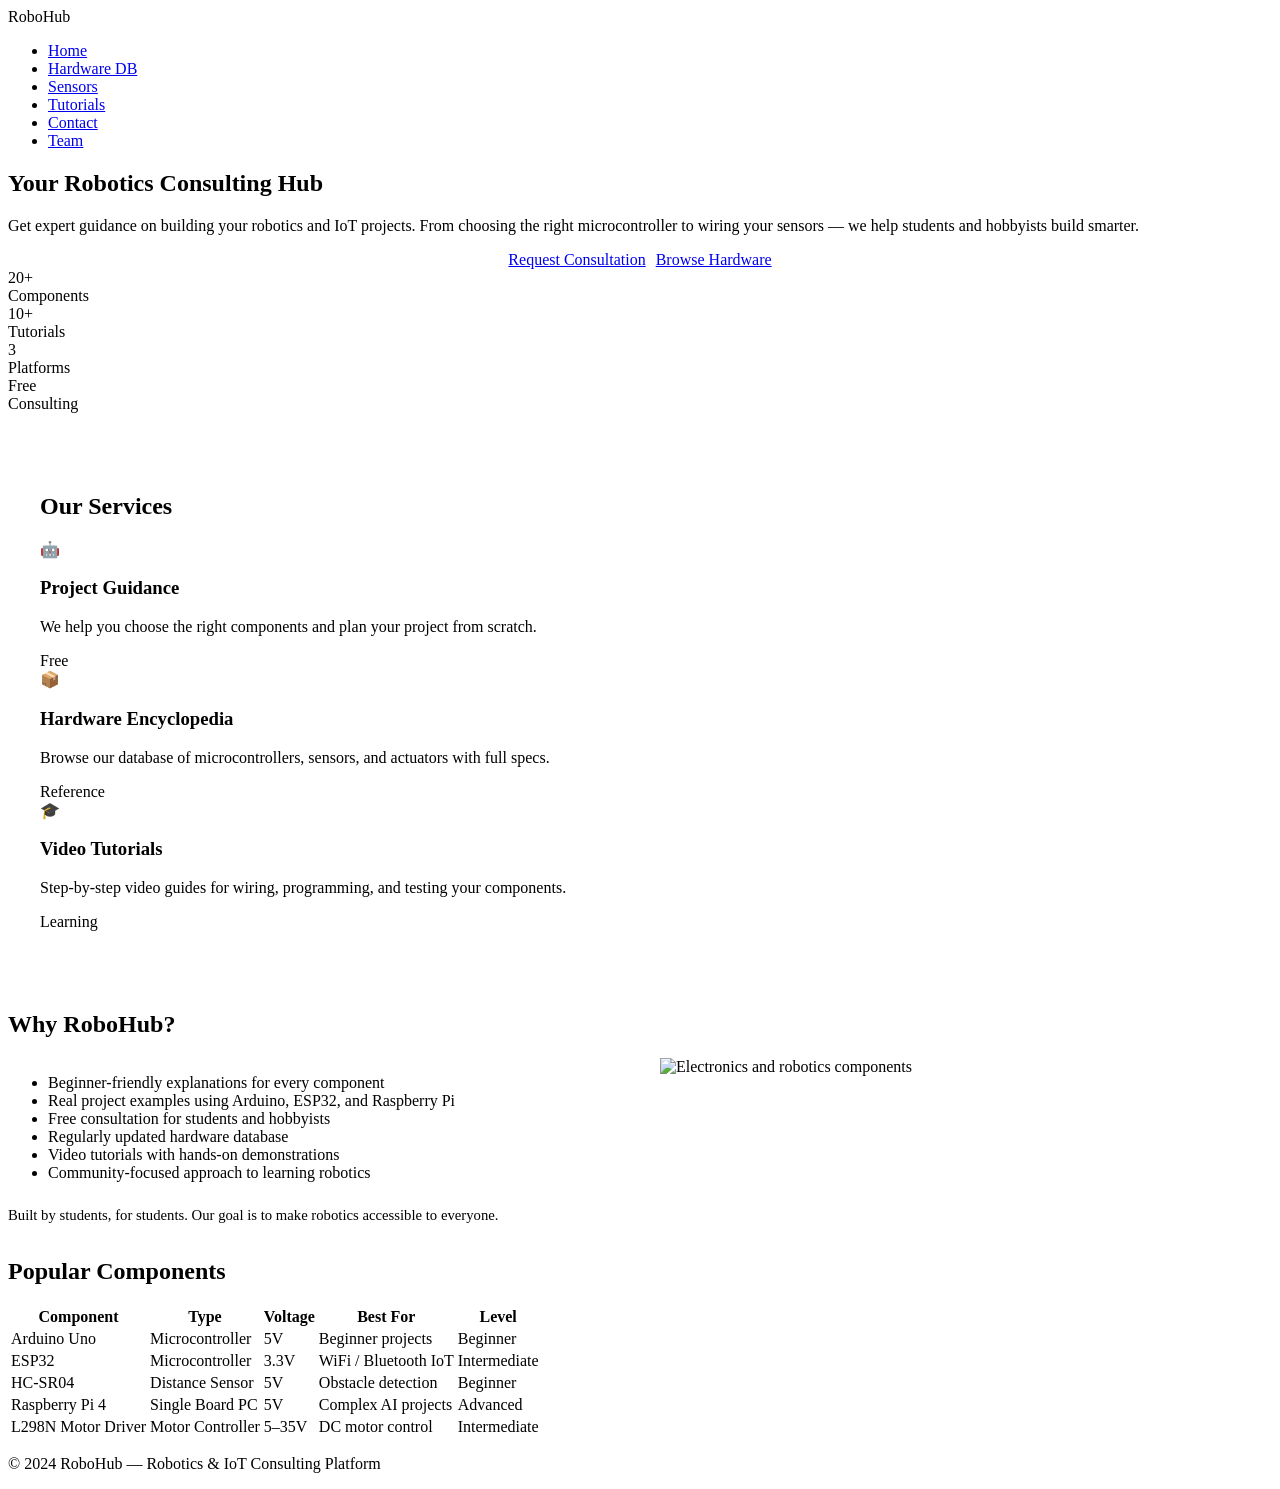
==== index.html @ 8637df99 "Add files via upload" ====
<!DOCTYPE html>
<html lang="en">
<head>
  <meta charset="UTF-8" />
  <meta name="viewport" content="width=device-width, initial-scale=1.0" />
  <title>RoboHub - Robotics & IoT Consulting</title>

  <!-- EXTERNAL CSS -->
  <link rel="stylesheet" href="css/style.css" />

  <!-- INTERNAL CSS -->
  <style>
    .services-section {
      background-color: var(--dark2);
      border-top: 1px solid var(--border);
      border-bottom: 1px solid var(--border);
      padding: 60px 20px;
    }

    .services-inner {
      max-width: 1200px;
      margin: 0 auto;
    }

    .hero-buttons {
      display: flex;
      justify-content: center;
      flex-wrap: wrap;
      gap: 10px;
    }

    .why-grid {
      display: grid;
      grid-template-columns: 1fr 1fr;
      gap: 40px;
      align-items: start;
    }

    .why-image img {
      width: 100%;
      border-radius: var(--radius);
      border: 1px solid var(--border);
    }

    @media (max-width: 768px) {
      .why-grid {
        grid-template-columns: 1fr;
      }
    }
  </style>
</head>
<body>

  <!-- NAVBAR -->
  <nav>
    <div class="nav-container">
      <div class="nav-logo">Robo<span>Hub</span></div>
      <ul class="nav-links" id="navLinks">
        <li><a href="index.html" class="active">Home</a></li>
        <li><a href="hardware.html">Hardware DB</a></li>
        <li><a href="sensors.html">Sensors</a></li>
        <li><a href="tutorials.html">Tutorials</a></li>
        <li><a href="contact.html">Contact</a></li>
        <li><a href="team.html">Team</a></li>
      </ul>
      <div class="hamburger" id="hamburger">
        <span></span><span></span><span></span>
      </div>
    </div>
  </nav>

  <!-- HERO -->
  <section class="hero">
    <h1>Your <span>Robotics</span> Consulting Hub</h1>
    <p>Get expert guidance on building your robotics and IoT projects. From choosing the right microcontroller to wiring your sensors — we help students and hobbyists build smarter.</p>
    <div class="hero-buttons">
      <a href="contact.html" class="btn btn-primary">Request Consultation</a>
      <a href="hardware.html" class="btn btn-outline">Browse Hardware</a>
    </div>
  </section>

  <!-- STATS BAR -->
  <div class="section" style="padding-bottom: 0;">
    <div class="stats-bar">
      <div class="stat-item">
        <div class="stat-number">20+</div>
        <div class="stat-label">Components</div>
      </div>
      <div class="stat-item">
        <div class="stat-number">10+</div>
        <div class="stat-label">Tutorials</div>
      </div>
      <div class="stat-item">
        <div class="stat-number">3</div>
        <div class="stat-label">Platforms</div>
      </div>
      <div class="stat-item">
        <div class="stat-number">Free</div>
        <div class="stat-label">Consulting</div>
      </div>
    </div>
  </div>

  <!-- SERVICES -->
  <section class="services-section">
    <div class="services-inner">
      <h2 class="section-title">Our <span>Services</span></h2>
      <div class="section-line"></div>
      <div class="cards-grid">
        <div class="card">
          <div class="card-icon">🤖</div>
          <h3>Project Guidance</h3>
          <p>We help you choose the right components and plan your project from scratch.</p>
          <span class="card-tag">Free</span>
        </div>
        <div class="card">
          <div class="card-icon">📦</div>
          <h3>Hardware Encyclopedia</h3>
          <p>Browse our database of microcontrollers, sensors, and actuators with full specs.</p>
          <span class="card-tag">Reference</span>
        </div>
        <div class="card">
          <div class="card-icon">🎓</div>
          <h3>Video Tutorials</h3>
          <p>Step-by-step video guides for wiring, programming, and testing your components.</p>
          <span class="card-tag">Learning</span>
        </div>
      </div>
    </div>
  </section>

  <!-- WHY US -->
  <div class="section">
    <h2 class="section-title">Why <span>RoboHub?</span></h2>
    <div class="section-line"></div>
    <div class="why-grid">
      <div>
        <ul class="feature-list">
          <li>Beginner-friendly explanations for every component</li>
          <li>Real project examples using Arduino, ESP32, and Raspberry Pi</li>
          <li>Free consultation for students and hobbyists</li>
          <li>Regularly updated hardware database</li>
          <li>Video tutorials with hands-on demonstrations</li>
          <li>Community-focused approach to learning robotics</li>
        </ul>
        <!-- INLINE CSS example -->
        <p style="margin-top: 25px; color: var(--text-muted); font-size: 0.92rem;">
          Built by students, for students. Our goal is to make robotics accessible to everyone.
        </p>
      </div>
      <div class="why-image">
        <img
          src="https://images.unsplash.com/photo-1518770660439-4636190af475?w=600&q=80"
          alt="Electronics and robotics components"
        />
      </div>
    </div>
  </div>

  <!-- POPULAR COMPONENTS TABLE -->
  <div class="section" style="padding-top: 0;">
    <h2 class="section-title">Popular <span>Components</span></h2>
    <div class="section-line"></div>
    <div class="table-container">
      <table>
        <thead>
          <tr>
            <th>Component</th>
            <th>Type</th>
            <th>Voltage</th>
            <th>Best For</th>
            <th>Level</th>
          </tr>
        </thead>
        <tbody>
          <tr>
            <td>Arduino Uno</td>
            <td>Microcontroller</td>
            <td>5V</td>
            <td>Beginner projects</td>
            <td><span class="badge badge-green">Beginner</span></td>
          </tr>
          <tr>
            <td>ESP32</td>
            <td>Microcontroller</td>
            <td>3.3V</td>
            <td>WiFi / Bluetooth IoT</td>
            <td><span class="badge badge-blue">Intermediate</span></td>
          </tr>
          <tr>
            <td>HC-SR04</td>
            <td>Distance Sensor</td>
            <td>5V</td>
            <td>Obstacle detection</td>
            <td><span class="badge badge-green">Beginner</span></td>
          </tr>
          <tr>
            <td>Raspberry Pi 4</td>
            <td>Single Board PC</td>
            <td>5V</td>
            <td>Complex AI projects</td>
            <td><span class="badge badge-orange">Advanced</span></td>
          </tr>
          <tr>
            <td>L298N Motor Driver</td>
            <td>Motor Controller</td>
            <td>5–35V</td>
            <td>DC motor control</td>
            <td><span class="badge badge-blue">Intermediate</span></td>
          </tr>
        </tbody>
      </table>
    </div>
  </div>

  <!-- FOOTER -->
  <footer>
    <p>&copy; 2024 <span>RoboHub</span> — Robotics & IoT Consulting Platform</p>
  </footer>

  <script src="js/main.js"></script>
</body>
</html>
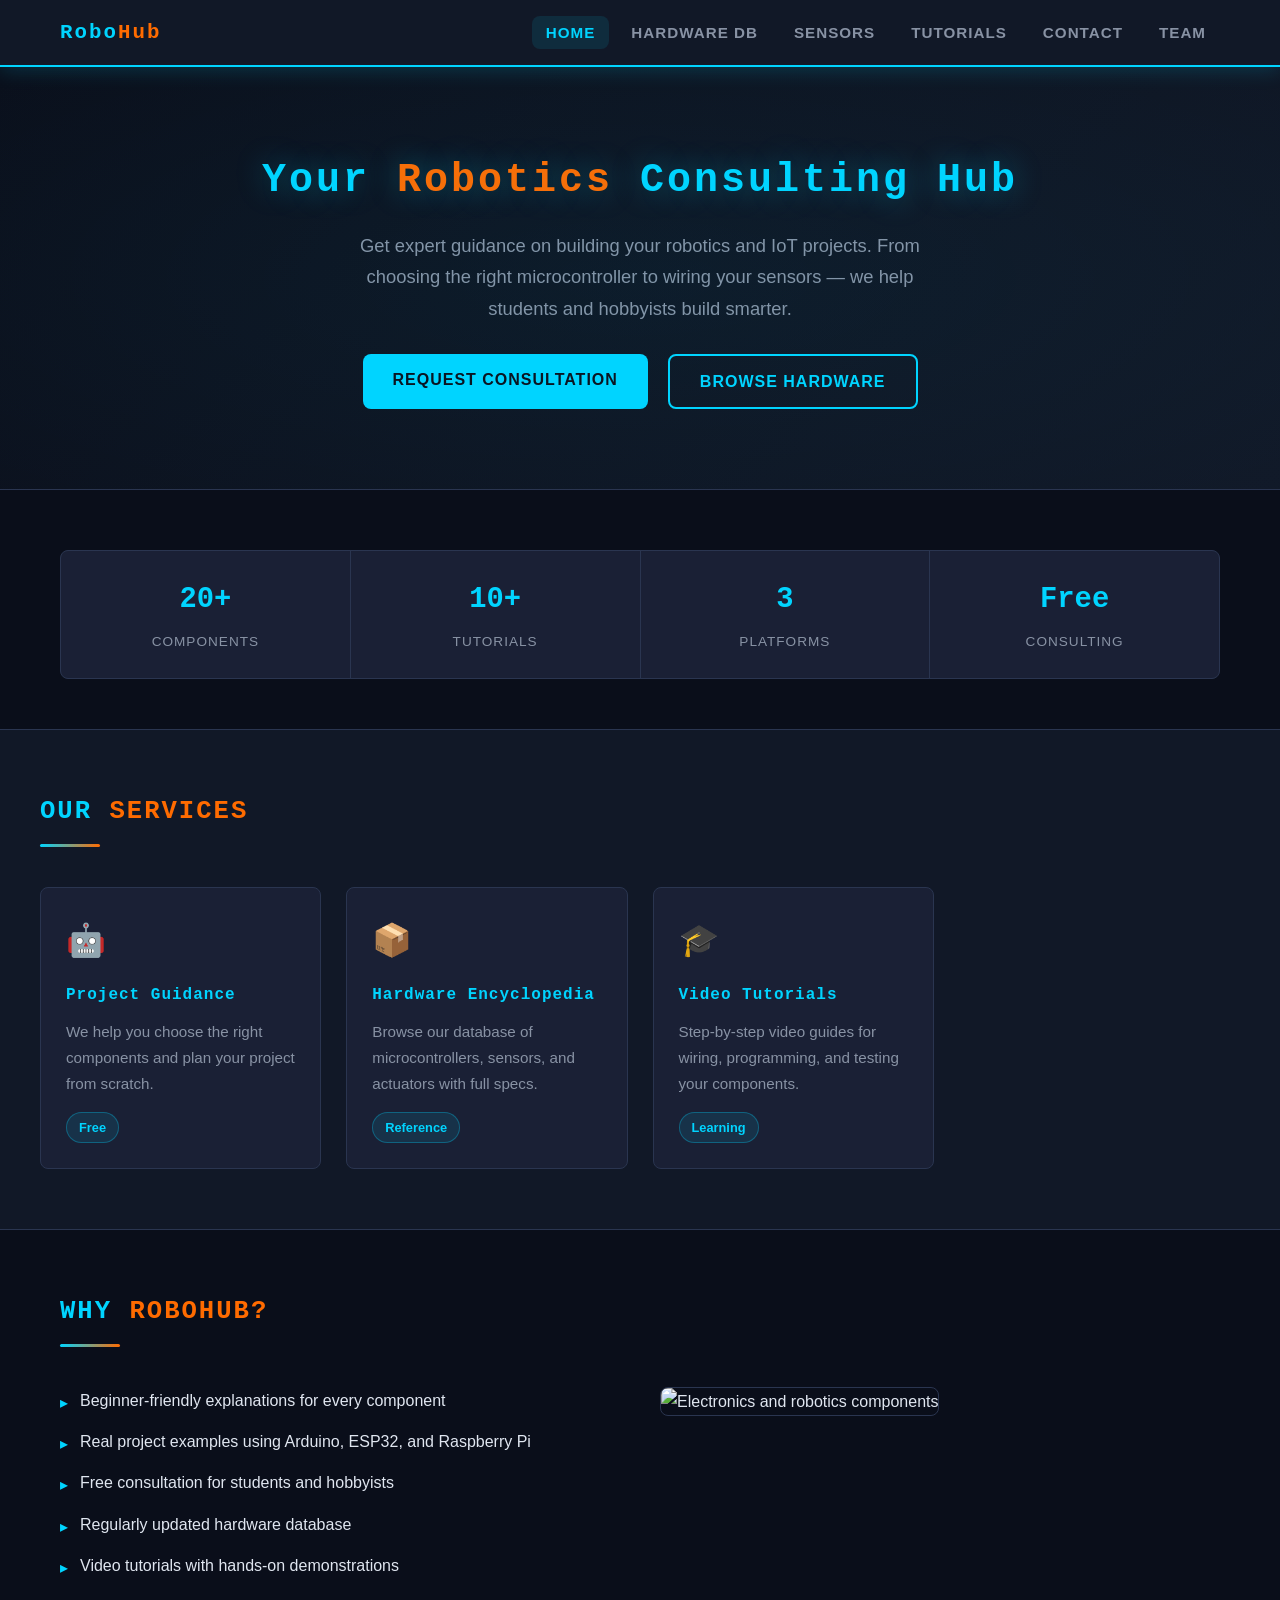
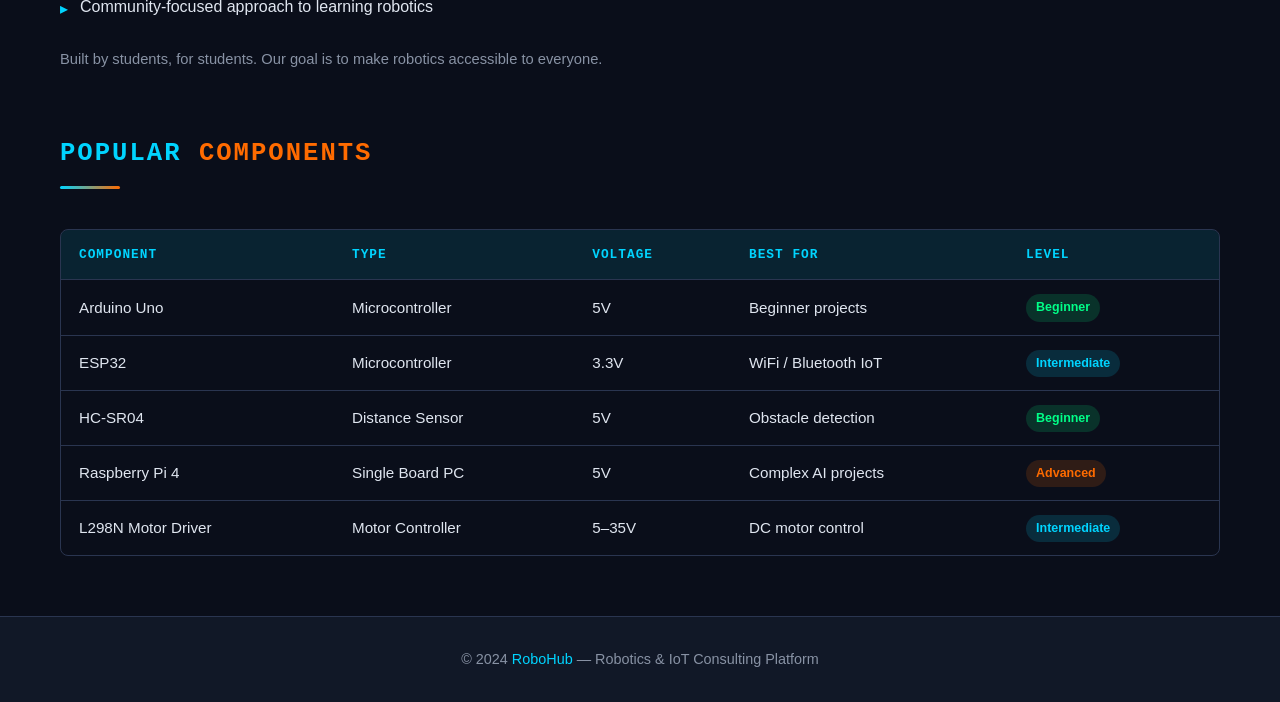
==== commit d5d789d6: "Add files via upload" ====
--- a/index.html
+++ b/index.html
@@ -6,7 +6,7 @@
   <title>RoboHub - Robotics & IoT Consulting</title>
 
   <!-- EXTERNAL CSS -->
-  <link rel="stylesheet" href="css/style.css" />
+  <link rel="stylesheet" href="style.css" />
 
   <!-- INTERNAL CSS -->
   <style>
@@ -218,6 +218,6 @@
     <p>&copy; 2024 <span>RoboHub</span> — Robotics & IoT Consulting Platform</p>
   </footer>
 
-  <script src="js/main.js"></script>
+  <script src="main.js"></script>
 </body>
 </html>
--- a/style.css
+++ b/style.css
@@ -0,0 +1,718 @@
+/* ===== EXTERNAL CSS ===== */
+
+/* Google Fonts */
+@import url('https://fonts.googleapis.com/css2?family=Orbitron:wght@400;700;900&family=Rajdhani:wght@300;400;600&display=swap');
+
+/* ===== CSS VARIABLES ===== */
+:root {
+  --primary: #00d4ff;
+  --secondary: #ff6b00;
+  --dark: #0a0e1a;
+  --dark2: #111827;
+  --card-bg: #1a2035;
+  --text: #e0e6f0;
+  --text-muted: #8892a4;
+  --border: #2a3550;
+  --success: #00ff88;
+  --font-heading: 'Orbitron', monospace;
+  --font-body: 'Rajdhani', sans-serif;
+  --radius: 8px;
+  --shadow: 0 4px 20px rgba(0, 212, 255, 0.15);
+}
+
+/* ===== RESET & BASE ===== */
+* {
+  margin: 0;
+  padding: 0;
+  box-sizing: border-box;
+}
+
+body {
+  font-family: var(--font-body);
+  background-color: var(--dark);
+  color: var(--text);
+  font-size: 16px;
+  line-height: 1.7;
+}
+
+a {
+  text-decoration: none;
+  color: var(--primary);
+  transition: color 0.3s;
+}
+
+a:hover {
+  color: var(--secondary);
+}
+
+img {
+  max-width: 100%;
+  border-radius: var(--radius);
+}
+
+/* ===== NAVBAR ===== */
+nav {
+  background-color: var(--dark2);
+  border-bottom: 2px solid var(--primary);
+  position: sticky;
+  top: 0;
+  z-index: 1000;
+  box-shadow: 0 2px 20px rgba(0, 212, 255, 0.2);
+}
+
+.nav-container {
+  max-width: 1200px;
+  margin: 0 auto;
+  padding: 0 20px;
+  display: flex;
+  align-items: center;
+  justify-content: space-between;
+  height: 65px;
+}
+
+.nav-logo {
+  font-family: var(--font-heading);
+  font-size: 1.3rem;
+  color: var(--primary);
+  font-weight: 700;
+  letter-spacing: 2px;
+}
+
+.nav-logo span {
+  color: var(--secondary);
+}
+
+.nav-links {
+  display: flex;
+  list-style: none;
+  gap: 8px;
+}
+
+.nav-links a {
+  font-family: var(--font-body);
+  color: var(--text-muted);
+  font-size: 0.95rem;
+  font-weight: 600;
+  padding: 8px 14px;
+  border-radius: var(--radius);
+  letter-spacing: 1px;
+  transition: all 0.3s;
+  text-transform: uppercase;
+}
+
+.nav-links a:hover,
+.nav-links a.active {
+  color: var(--primary);
+  background-color: rgba(0, 212, 255, 0.1);
+}
+
+.hamburger {
+  display: none;
+  flex-direction: column;
+  gap: 5px;
+  cursor: pointer;
+  padding: 5px;
+}
+
+.hamburger span {
+  display: block;
+  width: 25px;
+  height: 2px;
+  background-color: var(--primary);
+  transition: all 0.3s;
+}
+
+/* ===== HERO SECTION ===== */
+.hero {
+  background: linear-gradient(135deg, var(--dark) 0%, var(--dark2) 100%);
+  border-bottom: 1px solid var(--border);
+  padding: 80px 20px;
+  text-align: center;
+  position: relative;
+  overflow: hidden;
+}
+
+.hero::before {
+  content: '';
+  position: absolute;
+  top: -50%;
+  left: -50%;
+  width: 200%;
+  height: 200%;
+  background: radial-gradient(ellipse at center, rgba(0, 212, 255, 0.05) 0%, transparent 60%);
+  pointer-events: none;
+}
+
+.hero h1 {
+  font-family: var(--font-heading);
+  font-size: 2.5rem;
+  color: var(--primary);
+  letter-spacing: 3px;
+  margin-bottom: 15px;
+  text-shadow: 0 0 30px rgba(0, 212, 255, 0.4);
+}
+
+.hero h1 span {
+  color: var(--secondary);
+}
+
+.hero p {
+  font-size: 1.15rem;
+  color: var(--text-muted);
+  max-width: 600px;
+  margin: 0 auto 30px;
+}
+
+.btn {
+  display: inline-block;
+  padding: 12px 30px;
+  border-radius: var(--radius);
+  font-family: var(--font-body);
+  font-weight: 600;
+  font-size: 1rem;
+  letter-spacing: 1px;
+  text-transform: uppercase;
+  cursor: pointer;
+  border: none;
+  transition: all 0.3s;
+}
+
+.btn-primary {
+  background-color: var(--primary);
+  color: var(--dark);
+}
+
+.btn-primary:hover {
+  background-color: #00b8d9;
+  color: var(--dark);
+  transform: translateY(-2px);
+  box-shadow: var(--shadow);
+}
+
+.btn-outline {
+  background-color: transparent;
+  color: var(--primary);
+  border: 2px solid var(--primary);
+  margin-left: 10px;
+}
+
+.btn-outline:hover {
+  background-color: var(--primary);
+  color: var(--dark);
+  transform: translateY(-2px);
+}
+
+/* ===== SECTION ===== */
+.section {
+  max-width: 1200px;
+  margin: 0 auto;
+  padding: 60px 20px;
+}
+
+.section-title {
+  font-family: var(--font-heading);
+  font-size: 1.6rem;
+  color: var(--primary);
+  letter-spacing: 2px;
+  margin-bottom: 10px;
+  text-transform: uppercase;
+}
+
+.section-title span {
+  color: var(--secondary);
+}
+
+.section-line {
+  width: 60px;
+  height: 3px;
+  background: linear-gradient(to right, var(--primary), var(--secondary));
+  margin-bottom: 40px;
+  border-radius: 2px;
+}
+
+/* ===== CARDS GRID ===== */
+.cards-grid {
+  display: grid;
+  grid-template-columns: repeat(auto-fill, minmax(280px, 1fr));
+  gap: 25px;
+}
+
+.card {
+  background-color: var(--card-bg);
+  border: 1px solid var(--border);
+  border-radius: var(--radius);
+  padding: 25px;
+  transition: all 0.3s;
+}
+
+.card:hover {
+  border-color: var(--primary);
+  box-shadow: var(--shadow);
+  transform: translateY(-4px);
+}
+
+.card-icon {
+  font-size: 2rem;
+  margin-bottom: 15px;
+}
+
+.card h3 {
+  font-family: var(--font-heading);
+  font-size: 1rem;
+  color: var(--primary);
+  margin-bottom: 10px;
+  letter-spacing: 1px;
+}
+
+.card p {
+  color: var(--text-muted);
+  font-size: 0.95rem;
+}
+
+.card-tag {
+  display: inline-block;
+  margin-top: 15px;
+  padding: 4px 12px;
+  border-radius: 20px;
+  font-size: 0.8rem;
+  font-weight: 600;
+  background-color: rgba(0, 212, 255, 0.1);
+  color: var(--primary);
+  border: 1px solid rgba(0, 212, 255, 0.3);
+}
+
+/* ===== TABLE ===== */
+.table-container {
+  overflow-x: auto;
+  border-radius: var(--radius);
+  border: 1px solid var(--border);
+  margin-top: 20px;
+}
+
+table {
+  width: 100%;
+  border-collapse: collapse;
+  font-size: 0.95rem;
+}
+
+thead {
+  background-color: rgba(0, 212, 255, 0.1);
+}
+
+th {
+  font-family: var(--font-heading);
+  font-size: 0.8rem;
+  color: var(--primary);
+  padding: 14px 18px;
+  text-align: left;
+  letter-spacing: 1px;
+  text-transform: uppercase;
+  border-bottom: 1px solid var(--border);
+}
+
+td {
+  padding: 13px 18px;
+  border-bottom: 1px solid var(--border);
+  color: var(--text);
+}
+
+tr:last-child td {
+  border-bottom: none;
+}
+
+tbody tr:hover {
+  background-color: rgba(0, 212, 255, 0.05);
+}
+
+/* ===== LISTS ===== */
+.feature-list {
+  list-style: none;
+  display: flex;
+  flex-direction: column;
+  gap: 12px;
+}
+
+.feature-list li {
+  display: flex;
+  align-items: flex-start;
+  gap: 12px;
+  color: var(--text);
+  font-size: 1rem;
+}
+
+.feature-list li::before {
+  content: '▸';
+  color: var(--primary);
+  font-size: 1rem;
+  flex-shrink: 0;
+  margin-top: 2px;
+}
+
+/* ===== FORM ===== */
+.form-container {
+  max-width: 700px;
+  background-color: var(--card-bg);
+  border: 1px solid var(--border);
+  border-radius: var(--radius);
+  padding: 40px;
+}
+
+.form-group {
+  margin-bottom: 22px;
+}
+
+.form-group label {
+  display: block;
+  font-family: var(--font-heading);
+  font-size: 0.75rem;
+  color: var(--primary);
+  letter-spacing: 1px;
+  text-transform: uppercase;
+  margin-bottom: 8px;
+}
+
+.form-group input,
+.form-group select,
+.form-group textarea {
+  width: 100%;
+  background-color: var(--dark);
+  border: 1px solid var(--border);
+  border-radius: var(--radius);
+  padding: 12px 16px;
+  color: var(--text);
+  font-family: var(--font-body);
+  font-size: 1rem;
+  transition: border-color 0.3s;
+  outline: none;
+}
+
+.form-group input:focus,
+.form-group select:focus,
+.form-group textarea:focus {
+  border-color: var(--primary);
+  box-shadow: 0 0 0 3px rgba(0, 212, 255, 0.1);
+}
+
+.form-group input::placeholder,
+.form-group textarea::placeholder {
+  color: var(--text-muted);
+}
+
+.form-group textarea {
+  height: 130px;
+  resize: vertical;
+}
+
+.form-row {
+  display: grid;
+  grid-template-columns: 1fr 1fr;
+  gap: 18px;
+}
+
+.form-group select option {
+  background-color: var(--dark2);
+}
+
+.error-msg {
+  color: #ff4d4d;
+  font-size: 0.82rem;
+  margin-top: 5px;
+  display: none;
+}
+
+.success-msg {
+  background-color: rgba(0, 255, 136, 0.1);
+  border: 1px solid var(--success);
+  color: var(--success);
+  padding: 15px 20px;
+  border-radius: var(--radius);
+  margin-top: 20px;
+  display: none;
+  font-weight: 600;
+}
+
+/* ===== VIDEO SECTION ===== */
+.video-grid {
+  display: grid;
+  grid-template-columns: repeat(auto-fill, minmax(340px, 1fr));
+  gap: 25px;
+}
+
+.video-card {
+  background-color: var(--card-bg);
+  border: 1px solid var(--border);
+  border-radius: var(--radius);
+  overflow: hidden;
+  transition: all 0.3s;
+}
+
+.video-card:hover {
+  border-color: var(--primary);
+  box-shadow: var(--shadow);
+}
+
+.video-card video {
+  width: 100%;
+  display: block;
+  max-height: 220px;
+  object-fit: cover;
+  background-color: #000;
+}
+
+.video-info {
+  padding: 18px;
+}
+
+.video-info h3 {
+  font-family: var(--font-heading);
+  font-size: 0.95rem;
+  color: var(--primary);
+  margin-bottom: 8px;
+  letter-spacing: 1px;
+}
+
+.video-info p {
+  color: var(--text-muted);
+  font-size: 0.9rem;
+}
+
+/* ===== TEAM CARDS ===== */
+.team-grid {
+  display: grid;
+  grid-template-columns: repeat(auto-fill, minmax(250px, 1fr));
+  gap: 25px;
+}
+
+.team-card {
+  background-color: var(--card-bg);
+  border: 1px solid var(--border);
+  border-radius: var(--radius);
+  padding: 30px 20px;
+  text-align: center;
+  transition: all 0.3s;
+}
+
+.team-card:hover {
+  border-color: var(--primary);
+  box-shadow: var(--shadow);
+}
+
+.team-avatar {
+  width: 80px;
+  height: 80px;
+  border-radius: 50%;
+  background: linear-gradient(135deg, var(--primary), var(--secondary));
+  display: flex;
+  align-items: center;
+  justify-content: center;
+  font-family: var(--font-heading);
+  font-size: 1.5rem;
+  color: var(--dark);
+  font-weight: 900;
+  margin: 0 auto 18px;
+}
+
+.team-card h3 {
+  font-family: var(--font-heading);
+  font-size: 0.95rem;
+  color: var(--primary);
+  letter-spacing: 1px;
+  margin-bottom: 6px;
+}
+
+.team-card .student-id {
+  color: var(--text-muted);
+  font-size: 0.88rem;
+}
+
+.team-card .role {
+  margin-top: 10px;
+  display: inline-block;
+  padding: 4px 14px;
+  border-radius: 20px;
+  font-size: 0.8rem;
+  font-weight: 600;
+  background-color: rgba(255, 107, 0, 0.1);
+  color: var(--secondary);
+  border: 1px solid rgba(255, 107, 0, 0.3);
+}
+
+/* ===== FOOTER ===== */
+footer {
+  background-color: var(--dark2);
+  border-top: 1px solid var(--border);
+  padding: 30px 20px;
+  text-align: center;
+}
+
+footer p {
+  color: var(--text-muted);
+  font-size: 0.9rem;
+}
+
+footer span {
+  color: var(--primary);
+}
+
+/* ===== BADGE ===== */
+.badge {
+  display: inline-block;
+  padding: 3px 10px;
+  border-radius: 20px;
+  font-size: 0.78rem;
+  font-weight: 600;
+}
+
+.badge-blue {
+  background: rgba(0, 212, 255, 0.15);
+  color: var(--primary);
+}
+
+.badge-orange {
+  background: rgba(255, 107, 0, 0.15);
+  color: var(--secondary);
+}
+
+.badge-green {
+  background: rgba(0, 255, 136, 0.15);
+  color: var(--success);
+}
+
+/* ===== PAGE HEADER ===== */
+.page-header {
+  background: linear-gradient(135deg, var(--dark2) 0%, var(--dark) 100%);
+  border-bottom: 1px solid var(--border);
+  padding: 50px 20px;
+  text-align: center;
+}
+
+.page-header h1 {
+  font-family: var(--font-heading);
+  font-size: 2rem;
+  color: var(--primary);
+  letter-spacing: 3px;
+  margin-bottom: 10px;
+}
+
+.page-header p {
+  color: var(--text-muted);
+  font-size: 1rem;
+}
+
+/* ===== STATS BAR ===== */
+.stats-bar {
+  display: grid;
+  grid-template-columns: repeat(4, 1fr);
+  gap: 1px;
+  background-color: var(--border);
+  border: 1px solid var(--border);
+  border-radius: var(--radius);
+  overflow: hidden;
+  margin-bottom: 50px;
+}
+
+.stat-item {
+  background-color: var(--card-bg);
+  padding: 25px 20px;
+  text-align: center;
+}
+
+.stat-number {
+  font-family: var(--font-heading);
+  font-size: 1.8rem;
+  color: var(--primary);
+  font-weight: 700;
+}
+
+.stat-label {
+  color: var(--text-muted);
+  font-size: 0.85rem;
+  margin-top: 5px;
+  text-transform: uppercase;
+  letter-spacing: 1px;
+}
+
+/* ===== HIGHLIGHT BOX ===== */
+.info-box {
+  background-color: rgba(0, 212, 255, 0.05);
+  border-left: 3px solid var(--primary);
+  border-radius: 0 var(--radius) var(--radius) 0;
+  padding: 18px 22px;
+  margin: 20px 0;
+}
+
+.info-box p {
+  color: var(--text);
+  font-size: 0.95rem;
+}
+
+/* ===== RESPONSIVE ===== */
+@media (max-width: 768px) {
+  .nav-links {
+    display: none;
+    position: absolute;
+    top: 65px;
+    left: 0;
+    right: 0;
+    background-color: var(--dark2);
+    flex-direction: column;
+    padding: 20px;
+    border-bottom: 1px solid var(--border);
+    gap: 5px;
+  }
+
+  .nav-links.open {
+    display: flex;
+  }
+
+  .hamburger {
+    display: flex;
+  }
+
+  .hero h1 {
+    font-size: 1.6rem;
+  }
+
+  .cards-grid {
+    grid-template-columns: 1fr;
+  }
+
+  .form-row {
+    grid-template-columns: 1fr;
+  }
+
+  .stats-bar {
+    grid-template-columns: repeat(2, 1fr);
+  }
+
+  .video-grid {
+    grid-template-columns: 1fr;
+  }
+
+  .team-grid {
+    grid-template-columns: repeat(2, 1fr);
+  }
+
+  .form-container {
+    padding: 25px 18px;
+  }
+}
+
+@media (max-width: 480px) {
+  .hero h1 {
+    font-size: 1.3rem;
+  }
+
+  .team-grid {
+    grid-template-columns: 1fr;
+  }
+
+  .stats-bar {
+    grid-template-columns: 1fr 1fr;
+  }
+
+  .btn-outline {
+    margin-left: 0;
+    margin-top: 10px;
+  }
+}
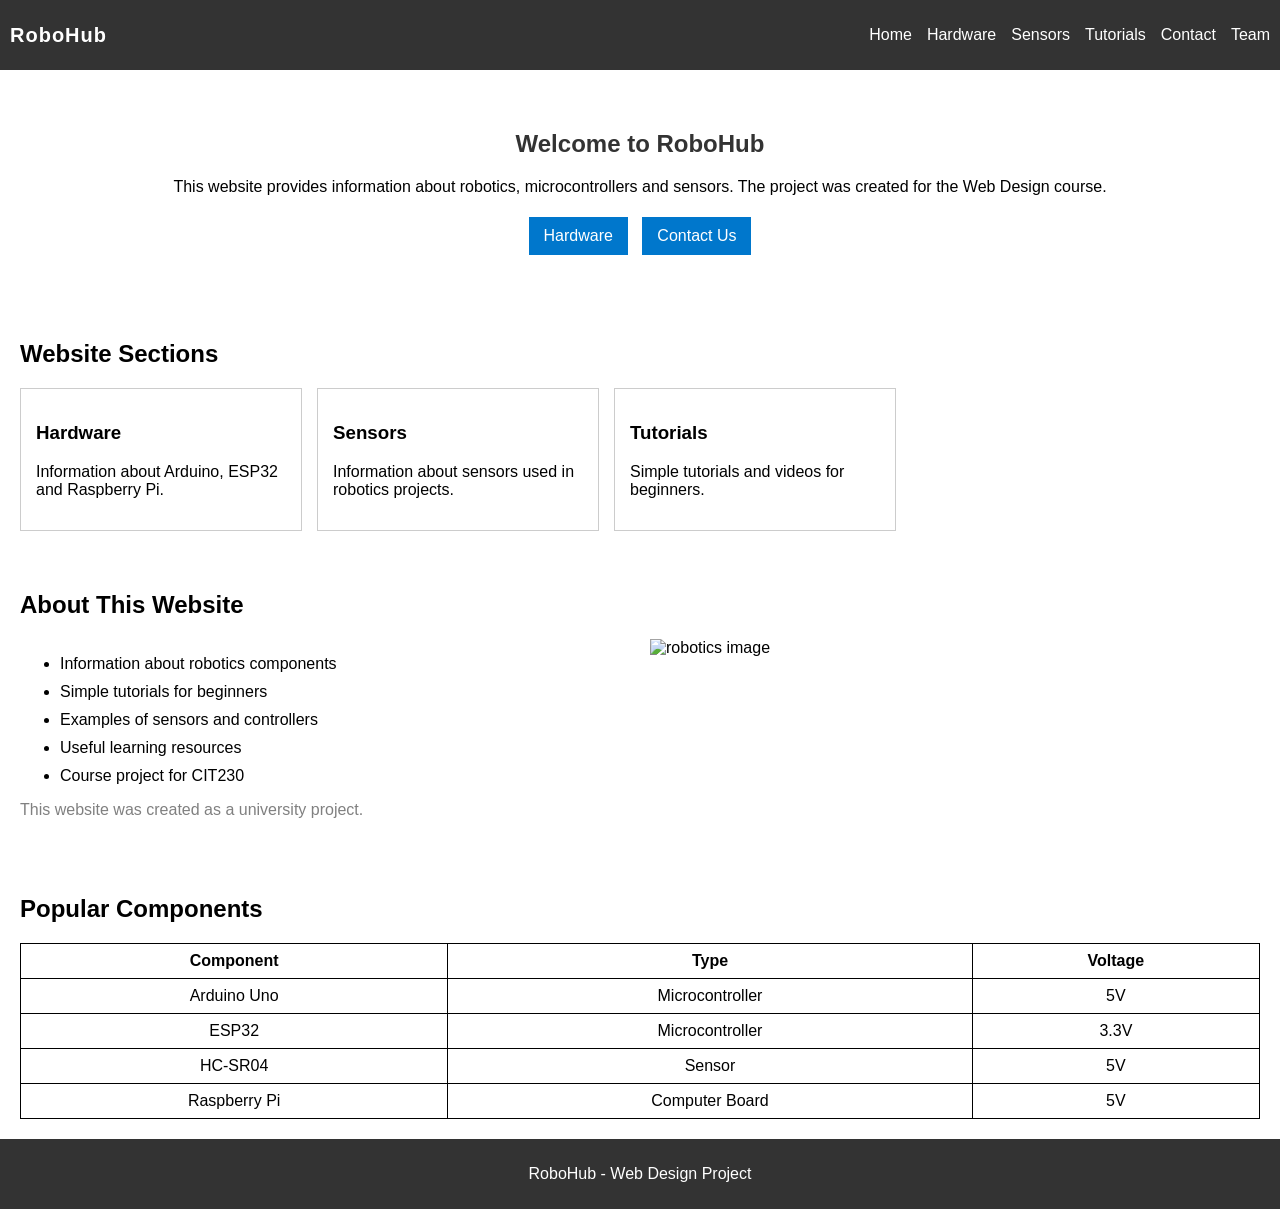
==== commit c07e8952: "Add files via upload" ====
--- a/index.html
+++ b/index.html
@@ -1,223 +1,188 @@
 <!DOCTYPE html>
+
 <html lang="en">
 <head>
-  <meta charset="UTF-8" />
-  <meta name="viewport" content="width=device-width, initial-scale=1.0" />
-  <title>RoboHub - Robotics & IoT Consulting</title>
+<meta charset="UTF-8">
+<meta name="viewport" content="width=device-width, initial-scale=1.0">
+<title>RoboHub</title>
 
-  <!-- EXTERNAL CSS -->
-  <link rel="stylesheet" href="style.css" />
+<link rel="stylesheet" href="style.css">
 
-  <!-- INTERNAL CSS -->
-  <style>
-    .services-section {
-      background-color: var(--dark2);
-      border-top: 1px solid var(--border);
-      border-bottom: 1px solid var(--border);
-      padding: 60px 20px;
-    }
+<style>
+.services-section{
+    padding:20px;
+}
 
-    .services-inner {
-      max-width: 1200px;
-      margin: 0 auto;
-    }
+.hero-buttons{
+    margin-top:15px;
+}
 
-    .hero-buttons {
-      display: flex;
-      justify-content: center;
-      flex-wrap: wrap;
-      gap: 10px;
-    }
+.why-grid{
+    display:flex;
+    gap:20px;
+    flex-wrap:wrap;
+}
 
-    .why-grid {
-      display: grid;
-      grid-template-columns: 1fr 1fr;
-      gap: 40px;
-      align-items: start;
-    }
+.why-image{
+    flex:1;
+}
 
-    .why-image img {
-      width: 100%;
-      border-radius: var(--radius);
-      border: 1px solid var(--border);
-    }
+.why-text{
+    flex:1;
+}
+</style>
 
-    @media (max-width: 768px) {
-      .why-grid {
-        grid-template-columns: 1fr;
-      }
-    }
-  </style>
 </head>
 <body>
 
-  <!-- NAVBAR -->
-  <nav>
-    <div class="nav-container">
-      <div class="nav-logo">Robo<span>Hub</span></div>
-      <ul class="nav-links" id="navLinks">
-        <li><a href="index.html" class="active">Home</a></li>
-        <li><a href="hardware.html">Hardware DB</a></li>
-        <li><a href="sensors.html">Sensors</a></li>
-        <li><a href="tutorials.html">Tutorials</a></li>
-        <li><a href="contact.html">Contact</a></li>
-        <li><a href="team.html">Team</a></li>
-      </ul>
-      <div class="hamburger" id="hamburger">
-        <span></span><span></span><span></span>
-      </div>
-    </div>
-  </nav>
+<nav>
+  <div class="nav-container">
+    <div id="main-logo" class="nav-logo">RoboHub</div>
 
-  <!-- HERO -->
-  <section class="hero">
-    <h1>Your <span>Robotics</span> Consulting Hub</h1>
-    <p>Get expert guidance on building your robotics and IoT projects. From choosing the right microcontroller to wiring your sensors — we help students and hobbyists build smarter.</p>
-    <div class="hero-buttons">
-      <a href="contact.html" class="btn btn-primary">Request Consultation</a>
-      <a href="hardware.html" class="btn btn-outline">Browse Hardware</a>
-    </div>
-  </section>
+    <ul class="nav-links" id="navLinks">
+      <li><a href="index.html">Home</a></li>
+      <li><a href="hardware.html">Hardware</a></li>
+      <li><a href="sensors.html">Sensors</a></li>
+      <li><a href="tutorials.html">Tutorials</a></li>
+      <li><a href="contact.html">Contact</a></li>
+      <li><a href="team.html">Team</a></li>
+    </ul>
 
-  <!-- STATS BAR -->
-  <div class="section" style="padding-bottom: 0;">
-    <div class="stats-bar">
-      <div class="stat-item">
-        <div class="stat-number">20+</div>
-        <div class="stat-label">Components</div>
-      </div>
-      <div class="stat-item">
-        <div class="stat-number">10+</div>
-        <div class="stat-label">Tutorials</div>
-      </div>
-      <div class="stat-item">
-        <div class="stat-number">3</div>
-        <div class="stat-label">Platforms</div>
-      </div>
-      <div class="stat-item">
-        <div class="stat-number">Free</div>
-        <div class="stat-label">Consulting</div>
-      </div>
+    <div class="hamburger" id="hamburger" style="display: none; cursor: pointer; flex-direction: column; gap: 4px;">
+      <span style="display: block; width: 25px; height: 3px; background-color: white;"></span>
+      <span style="display: block; width: 25px; height: 3px; background-color: white;"></span>
+      <span style="display: block; width: 25px; height: 3px; background-color: white;"></span>
     </div>
   </div>
+</nav>
 
-  <!-- SERVICES -->
-  <section class="services-section">
-    <div class="services-inner">
-      <h2 class="section-title">Our <span>Services</span></h2>
-      <div class="section-line"></div>
-      <div class="cards-grid">
-        <div class="card">
-          <div class="card-icon">🤖</div>
-          <h3>Project Guidance</h3>
-          <p>We help you choose the right components and plan your project from scratch.</p>
-          <span class="card-tag">Free</span>
-        </div>
-        <div class="card">
-          <div class="card-icon">📦</div>
-          <h3>Hardware Encyclopedia</h3>
-          <p>Browse our database of microcontrollers, sensors, and actuators with full specs.</p>
-          <span class="card-tag">Reference</span>
-        </div>
-        <div class="card">
-          <div class="card-icon">🎓</div>
-          <h3>Video Tutorials</h3>
-          <p>Step-by-step video guides for wiring, programming, and testing your components.</p>
-          <span class="card-tag">Learning</span>
-        </div>
-      </div>
-    </div>
-  </section>
+<section class="hero">
 
-  <!-- WHY US -->
-  <div class="section">
-    <h2 class="section-title">Why <span>RoboHub?</span></h2>
-    <div class="section-line"></div>
-    <div class="why-grid">
-      <div>
-        <ul class="feature-list">
-          <li>Beginner-friendly explanations for every component</li>
-          <li>Real project examples using Arduino, ESP32, and Raspberry Pi</li>
-          <li>Free consultation for students and hobbyists</li>
-          <li>Regularly updated hardware database</li>
-          <li>Video tutorials with hands-on demonstrations</li>
-          <li>Community-focused approach to learning robotics</li>
-        </ul>
-        <!-- INLINE CSS example -->
-        <p style="margin-top: 25px; color: var(--text-muted); font-size: 0.92rem;">
-          Built by students, for students. Our goal is to make robotics accessible to everyone.
-        </p>
-      </div>
-      <div class="why-image">
-        <img
-          src="https://images.unsplash.com/photo-1518770660439-4636190af475?w=600&q=80"
-          alt="Electronics and robotics components"
-        />
-      </div>
-    </div>
-  </div>
+<h1>Welcome to RoboHub</h1>
 
-  <!-- POPULAR COMPONENTS TABLE -->
-  <div class="section" style="padding-top: 0;">
-    <h2 class="section-title">Popular <span>Components</span></h2>
-    <div class="section-line"></div>
-    <div class="table-container">
-      <table>
-        <thead>
-          <tr>
-            <th>Component</th>
-            <th>Type</th>
-            <th>Voltage</th>
-            <th>Best For</th>
-            <th>Level</th>
-          </tr>
-        </thead>
-        <tbody>
-          <tr>
-            <td>Arduino Uno</td>
-            <td>Microcontroller</td>
-            <td>5V</td>
-            <td>Beginner projects</td>
-            <td><span class="badge badge-green">Beginner</span></td>
-          </tr>
-          <tr>
-            <td>ESP32</td>
-            <td>Microcontroller</td>
-            <td>3.3V</td>
-            <td>WiFi / Bluetooth IoT</td>
-            <td><span class="badge badge-blue">Intermediate</span></td>
-          </tr>
-          <tr>
-            <td>HC-SR04</td>
-            <td>Distance Sensor</td>
-            <td>5V</td>
-            <td>Obstacle detection</td>
-            <td><span class="badge badge-green">Beginner</span></td>
-          </tr>
-          <tr>
-            <td>Raspberry Pi 4</td>
-            <td>Single Board PC</td>
-            <td>5V</td>
-            <td>Complex AI projects</td>
-            <td><span class="badge badge-orange">Advanced</span></td>
-          </tr>
-          <tr>
-            <td>L298N Motor Driver</td>
-            <td>Motor Controller</td>
-            <td>5–35V</td>
-            <td>DC motor control</td>
-            <td><span class="badge badge-blue">Intermediate</span></td>
-          </tr>
-        </tbody>
-      </table>
-    </div>
-  </div>
+<p>
+This website provides information about robotics,
+microcontrollers and sensors.
+The project was created for the Web Design course.
+</p>
 
-  <!-- FOOTER -->
-  <footer>
-    <p>&copy; 2024 <span>RoboHub</span> — Robotics & IoT Consulting Platform</p>
-  </footer>
+<div class="hero-buttons">
+<a href="hardware.html" class="btn">Hardware</a>
+<a href="contact.html" class="btn">Contact Us</a>
+</div>
 
-  <script src="main.js"></script>
+</section>
+
+<section class="services-section">
+
+<h2>Website Sections</h2>
+
+<div class="cards-grid">
+
+<div class="card">
+<h3>Hardware</h3>
+<p>
+Information about Arduino, ESP32 and Raspberry Pi.
+</p>
+</div>
+
+<div class="card">
+<h3>Sensors</h3>
+<p>
+Information about sensors used in robotics projects.
+</p>
+</div>
+
+<div class="card">
+<h3>Tutorials</h3>
+<p>
+Simple tutorials and videos for beginners.
+</p>
+</div>
+
+</div>
+
+</section>
+
+<div class="section">
+
+<h2>About This Website</h2>
+
+<div class="why-grid">
+
+<div class="why-text">
+
+<ul class="feature-list">
+<li>Information about robotics components</li>
+<li>Simple tutorials for beginners</li>
+<li>Examples of sensors and controllers</li>
+<li>Useful learning resources</li>
+<li>Course project for CIT230</li>
+</ul>
+
+<p style="color:gray;">
+This website was created as a university project.
+</p>
+
+</div>
+
+<div class="why-image">
+
+<img
+src="https://images.unsplash.com/photo-1518770660439-4636190af475?w=600&q=80"
+alt="robotics image">
+
+</div>
+
+</div>
+
+</div>
+
+<div class="section">
+
+<h2>Popular Components</h2>
+
+<table>
+
+<tr>
+<th>Component</th>
+<th>Type</th>
+<th>Voltage</th>
+</tr>
+
+<tr>
+<td>Arduino Uno</td>
+<td>Microcontroller</td>
+<td>5V</td>
+</tr>
+
+<tr>
+<td>ESP32</td>
+<td>Microcontroller</td>
+<td>3.3V</td>
+</tr>
+
+<tr>
+<td>HC-SR04</td>
+<td>Sensor</td>
+<td>5V</td>
+</tr>
+
+<tr>
+<td>Raspberry Pi</td>
+<td>Computer Board</td>
+<td>5V</td>
+</tr>
+
+</table>
+
+</div>
+
+<footer>
+<p>RoboHub - Web Design Project</p>
+</footer>
+
+<script src="main.js"></script>
+
 </body>
 </html>
--- a/style.css
+++ b/style.css
@@ -1,718 +1,111 @@
-/* ===== EXTERNAL CSS ===== */
-
-/* Google Fonts */
-@import url('https://fonts.googleapis.com/css2?family=Orbitron:wght@400;700;900&family=Rajdhani:wght@300;400;600&display=swap');
-
-/* ===== CSS VARIABLES ===== */
-:root {
-  --primary: #00d4ff;
-  --secondary: #ff6b00;
-  --dark: #0a0e1a;
-  --dark2: #111827;
-  --card-bg: #1a2035;
-  --text: #e0e6f0;
-  --text-muted: #8892a4;
-  --border: #2a3550;
-  --success: #00ff88;
-  --font-heading: 'Orbitron', monospace;
-  --font-body: 'Rajdhani', sans-serif;
-  --radius: 8px;
-  --shadow: 0 4px 20px rgba(0, 212, 255, 0.15);
+body {
+    font-family: Arial, sans-serif;
+    margin: 0;
+    padding: 0;
+    background-color: white;
 }
 
-/* ===== RESET & BASE ===== */
-* {
-  margin: 0;
-  padding: 0;
-  box-sizing: border-box;
+nav {
+    background-color: #333;
+    padding: 10px;
 }
 
-body {
-  font-family: var(--font-body);
-  background-color: var(--dark);
-  color: var(--text);
-  font-size: 16px;
-  line-height: 1.7;
+.nav-container {
+    display: flex;
+    justify-content: space-between;
+    align-items: center;
 }
 
-a {
-  text-decoration: none;
-  color: var(--primary);
-  transition: color 0.3s;
+.nav-logo {
+    color: white;
+    font-size: 20px;
+    font-weight: bold;
 }
 
-a:hover {
-  color: var(--secondary);
+.nav-links {
+    list-style: none;
+    display: flex;
+    gap: 15px;
+}
+
+.nav-links a {
+    color: white;
+    text-decoration: none;
+}
+
+.hero {
+    text-align: center;
+    padding: 40px;
+}
+
+.hero h1 {
+    color: #333;
+}
+
+.btn {
+    display: inline-block;
+    background-color: #0077cc;
+    color: white;
+    padding: 10px 15px;
+    text-decoration: none;
+    margin: 5px;
+}
+
+#main-logo {
+    letter-spacing: 1px;
+    transition: 0.3s;
+}
+.section {
+    padding: 20px;
+}
+
+.cards-grid {
+    display: flex;
+    flex-wrap: wrap;
+    gap: 15px;
+}
+
+.card {
+    border: 1px solid #ccc;
+    padding: 15px;
+    width: 250px;
+}
+
+table {
+    width: 100%;
+    border-collapse: collapse;
+}
+
+table, th, td {
+    border: 1px solid black;
+}
+
+th, td {
+    padding: 8px;
+    text-align: center;
+}
+
+.feature-list li {
+    margin-bottom: 10px;
+}
+
+footer {
+    background-color: #333;
+    color: white;
+    text-align: center;
+    padding: 10px;
 }
 
 img {
-  max-width: 100%;
-  border-radius: var(--radius);
+    max-width: 100%;
 }
 
-/* ===== NAVBAR ===== */
-nav {
-  background-color: var(--dark2);
-  border-bottom: 2px solid var(--primary);
-  position: sticky;
-  top: 0;
-  z-index: 1000;
-  box-shadow: 0 2px 20px rgba(0, 212, 255, 0.2);
-}
+@media (max-width: 768px) {
+    .cards-grid {
+        flex-direction: column;
+    }
 
-.nav-container {
-  max-width: 1200px;
-  margin: 0 auto;
-  padding: 0 20px;
-  display: flex;
-  align-items: center;
-  justify-content: space-between;
-  height: 65px;
-}
-
-.nav-logo {
-  font-family: var(--font-heading);
-  font-size: 1.3rem;
-  color: var(--primary);
-  font-weight: 700;
-  letter-spacing: 2px;
-}
-
-.nav-logo span {
-  color: var(--secondary);
-}
-
-.nav-links {
-  display: flex;
-  list-style: none;
-  gap: 8px;
-}
-
-.nav-links a {
-  font-family: var(--font-body);
-  color: var(--text-muted);
-  font-size: 0.95rem;
-  font-weight: 600;
-  padding: 8px 14px;
-  border-radius: var(--radius);
-  letter-spacing: 1px;
-  transition: all 0.3s;
-  text-transform: uppercase;
-}
-
-.nav-links a:hover,
-.nav-links a.active {
-  color: var(--primary);
-  background-color: rgba(0, 212, 255, 0.1);
-}
-
-.hamburger {
-  display: none;
-  flex-direction: column;
-  gap: 5px;
-  cursor: pointer;
-  padding: 5px;
-}
-
-.hamburger span {
-  display: block;
-  width: 25px;
-  height: 2px;
-  background-color: var(--primary);
-  transition: all 0.3s;
-}
-
-/* ===== HERO SECTION ===== */
-.hero {
-  background: linear-gradient(135deg, var(--dark) 0%, var(--dark2) 100%);
-  border-bottom: 1px solid var(--border);
-  padding: 80px 20px;
-  text-align: center;
-  position: relative;
-  overflow: hidden;
-}
-
-.hero::before {
-  content: '';
-  position: absolute;
-  top: -50%;
-  left: -50%;
-  width: 200%;
-  height: 200%;
-  background: radial-gradient(ellipse at center, rgba(0, 212, 255, 0.05) 0%, transparent 60%);
-  pointer-events: none;
-}
-
-.hero h1 {
-  font-family: var(--font-heading);
-  font-size: 2.5rem;
-  color: var(--primary);
-  letter-spacing: 3px;
-  margin-bottom: 15px;
-  text-shadow: 0 0 30px rgba(0, 212, 255, 0.4);
-}
-
-.hero h1 span {
-  color: var(--secondary);
-}
-
-.hero p {
-  font-size: 1.15rem;
-  color: var(--text-muted);
-  max-width: 600px;
-  margin: 0 auto 30px;
-}
-
-.btn {
-  display: inline-block;
-  padding: 12px 30px;
-  border-radius: var(--radius);
-  font-family: var(--font-body);
-  font-weight: 600;
-  font-size: 1rem;
-  letter-spacing: 1px;
-  text-transform: uppercase;
-  cursor: pointer;
-  border: none;
-  transition: all 0.3s;
-}
-
-.btn-primary {
-  background-color: var(--primary);
-  color: var(--dark);
-}
-
-.btn-primary:hover {
-  background-color: #00b8d9;
-  color: var(--dark);
-  transform: translateY(-2px);
-  box-shadow: var(--shadow);
-}
-
-.btn-outline {
-  background-color: transparent;
-  color: var(--primary);
-  border: 2px solid var(--primary);
-  margin-left: 10px;
-}
-
-.btn-outline:hover {
-  background-color: var(--primary);
-  color: var(--dark);
-  transform: translateY(-2px);
-}
-
-/* ===== SECTION ===== */
-.section {
-  max-width: 1200px;
-  margin: 0 auto;
-  padding: 60px 20px;
-}
-
-.section-title {
-  font-family: var(--font-heading);
-  font-size: 1.6rem;
-  color: var(--primary);
-  letter-spacing: 2px;
-  margin-bottom: 10px;
-  text-transform: uppercase;
-}
-
-.section-title span {
-  color: var(--secondary);
-}
-
-.section-line {
-  width: 60px;
-  height: 3px;
-  background: linear-gradient(to right, var(--primary), var(--secondary));
-  margin-bottom: 40px;
-  border-radius: 2px;
-}
-
-/* ===== CARDS GRID ===== */
-.cards-grid {
-  display: grid;
-  grid-template-columns: repeat(auto-fill, minmax(280px, 1fr));
-  gap: 25px;
-}
-
-.card {
-  background-color: var(--card-bg);
-  border: 1px solid var(--border);
-  border-radius: var(--radius);
-  padding: 25px;
-  transition: all 0.3s;
-}
-
-.card:hover {
-  border-color: var(--primary);
-  box-shadow: var(--shadow);
-  transform: translateY(-4px);
-}
-
-.card-icon {
-  font-size: 2rem;
-  margin-bottom: 15px;
-}
-
-.card h3 {
-  font-family: var(--font-heading);
-  font-size: 1rem;
-  color: var(--primary);
-  margin-bottom: 10px;
-  letter-spacing: 1px;
-}
-
-.card p {
-  color: var(--text-muted);
-  font-size: 0.95rem;
-}
-
-.card-tag {
-  display: inline-block;
-  margin-top: 15px;
-  padding: 4px 12px;
-  border-radius: 20px;
-  font-size: 0.8rem;
-  font-weight: 600;
-  background-color: rgba(0, 212, 255, 0.1);
-  color: var(--primary);
-  border: 1px solid rgba(0, 212, 255, 0.3);
-}
-
-/* ===== TABLE ===== */
-.table-container {
-  overflow-x: auto;
-  border-radius: var(--radius);
-  border: 1px solid var(--border);
-  margin-top: 20px;
-}
-
-table {
-  width: 100%;
-  border-collapse: collapse;
-  font-size: 0.95rem;
-}
-
-thead {
-  background-color: rgba(0, 212, 255, 0.1);
-}
-
-th {
-  font-family: var(--font-heading);
-  font-size: 0.8rem;
-  color: var(--primary);
-  padding: 14px 18px;
-  text-align: left;
-  letter-spacing: 1px;
-  text-transform: uppercase;
-  border-bottom: 1px solid var(--border);
-}
-
-td {
-  padding: 13px 18px;
-  border-bottom: 1px solid var(--border);
-  color: var(--text);
-}
-
-tr:last-child td {
-  border-bottom: none;
-}
-
-tbody tr:hover {
-  background-color: rgba(0, 212, 255, 0.05);
-}
-
-/* ===== LISTS ===== */
-.feature-list {
-  list-style: none;
-  display: flex;
-  flex-direction: column;
-  gap: 12px;
-}
-
-.feature-list li {
-  display: flex;
-  align-items: flex-start;
-  gap: 12px;
-  color: var(--text);
-  font-size: 1rem;
-}
-
-.feature-list li::before {
-  content: '▸';
-  color: var(--primary);
-  font-size: 1rem;
-  flex-shrink: 0;
-  margin-top: 2px;
-}
-
-/* ===== FORM ===== */
-.form-container {
-  max-width: 700px;
-  background-color: var(--card-bg);
-  border: 1px solid var(--border);
-  border-radius: var(--radius);
-  padding: 40px;
-}
-
-.form-group {
-  margin-bottom: 22px;
-}
-
-.form-group label {
-  display: block;
-  font-family: var(--font-heading);
-  font-size: 0.75rem;
-  color: var(--primary);
-  letter-spacing: 1px;
-  text-transform: uppercase;
-  margin-bottom: 8px;
-}
-
-.form-group input,
-.form-group select,
-.form-group textarea {
-  width: 100%;
-  background-color: var(--dark);
-  border: 1px solid var(--border);
-  border-radius: var(--radius);
-  padding: 12px 16px;
-  color: var(--text);
-  font-family: var(--font-body);
-  font-size: 1rem;
-  transition: border-color 0.3s;
-  outline: none;
-}
-
-.form-group input:focus,
-.form-group select:focus,
-.form-group textarea:focus {
-  border-color: var(--primary);
-  box-shadow: 0 0 0 3px rgba(0, 212, 255, 0.1);
-}
-
-.form-group input::placeholder,
-.form-group textarea::placeholder {
-  color: var(--text-muted);
-}
-
-.form-group textarea {
-  height: 130px;
-  resize: vertical;
-}
-
-.form-row {
-  display: grid;
-  grid-template-columns: 1fr 1fr;
-  gap: 18px;
-}
-
-.form-group select option {
-  background-color: var(--dark2);
-}
-
-.error-msg {
-  color: #ff4d4d;
-  font-size: 0.82rem;
-  margin-top: 5px;
-  display: none;
-}
-
-.success-msg {
-  background-color: rgba(0, 255, 136, 0.1);
-  border: 1px solid var(--success);
-  color: var(--success);
-  padding: 15px 20px;
-  border-radius: var(--radius);
-  margin-top: 20px;
-  display: none;
-  font-weight: 600;
-}
-
-/* ===== VIDEO SECTION ===== */
-.video-grid {
-  display: grid;
-  grid-template-columns: repeat(auto-fill, minmax(340px, 1fr));
-  gap: 25px;
-}
-
-.video-card {
-  background-color: var(--card-bg);
-  border: 1px solid var(--border);
-  border-radius: var(--radius);
-  overflow: hidden;
-  transition: all 0.3s;
-}
-
-.video-card:hover {
-  border-color: var(--primary);
-  box-shadow: var(--shadow);
-}
-
-.video-card video {
-  width: 100%;
-  display: block;
-  max-height: 220px;
-  object-fit: cover;
-  background-color: #000;
-}
-
-.video-info {
-  padding: 18px;
-}
-
-.video-info h3 {
-  font-family: var(--font-heading);
-  font-size: 0.95rem;
-  color: var(--primary);
-  margin-bottom: 8px;
-  letter-spacing: 1px;
-}
-
-.video-info p {
-  color: var(--text-muted);
-  font-size: 0.9rem;
-}
-
-/* ===== TEAM CARDS ===== */
-.team-grid {
-  display: grid;
-  grid-template-columns: repeat(auto-fill, minmax(250px, 1fr));
-  gap: 25px;
-}
-
-.team-card {
-  background-color: var(--card-bg);
-  border: 1px solid var(--border);
-  border-radius: var(--radius);
-  padding: 30px 20px;
-  text-align: center;
-  transition: all 0.3s;
-}
-
-.team-card:hover {
-  border-color: var(--primary);
-  box-shadow: var(--shadow);
-}
-
-.team-avatar {
-  width: 80px;
-  height: 80px;
-  border-radius: 50%;
-  background: linear-gradient(135deg, var(--primary), var(--secondary));
-  display: flex;
-  align-items: center;
-  justify-content: center;
-  font-family: var(--font-heading);
-  font-size: 1.5rem;
-  color: var(--dark);
-  font-weight: 900;
-  margin: 0 auto 18px;
-}
-
-.team-card h3 {
-  font-family: var(--font-heading);
-  font-size: 0.95rem;
-  color: var(--primary);
-  letter-spacing: 1px;
-  margin-bottom: 6px;
-}
-
-.team-card .student-id {
-  color: var(--text-muted);
-  font-size: 0.88rem;
-}
-
-.team-card .role {
-  margin-top: 10px;
-  display: inline-block;
-  padding: 4px 14px;
-  border-radius: 20px;
-  font-size: 0.8rem;
-  font-weight: 600;
-  background-color: rgba(255, 107, 0, 0.1);
-  color: var(--secondary);
-  border: 1px solid rgba(255, 107, 0, 0.3);
-}
-
-/* ===== FOOTER ===== */
-footer {
-  background-color: var(--dark2);
-  border-top: 1px solid var(--border);
-  padding: 30px 20px;
-  text-align: center;
-}
-
-footer p {
-  color: var(--text-muted);
-  font-size: 0.9rem;
-}
-
-footer span {
-  color: var(--primary);
-}
-
-/* ===== BADGE ===== */
-.badge {
-  display: inline-block;
-  padding: 3px 10px;
-  border-radius: 20px;
-  font-size: 0.78rem;
-  font-weight: 600;
-}
-
-.badge-blue {
-  background: rgba(0, 212, 255, 0.15);
-  color: var(--primary);
-}
-
-.badge-orange {
-  background: rgba(255, 107, 0, 0.15);
-  color: var(--secondary);
-}
-
-.badge-green {
-  background: rgba(0, 255, 136, 0.15);
-  color: var(--success);
-}
-
-/* ===== PAGE HEADER ===== */
-.page-header {
-  background: linear-gradient(135deg, var(--dark2) 0%, var(--dark) 100%);
-  border-bottom: 1px solid var(--border);
-  padding: 50px 20px;
-  text-align: center;
-}
-
-.page-header h1 {
-  font-family: var(--font-heading);
-  font-size: 2rem;
-  color: var(--primary);
-  letter-spacing: 3px;
-  margin-bottom: 10px;
-}
-
-.page-header p {
-  color: var(--text-muted);
-  font-size: 1rem;
-}
-
-/* ===== STATS BAR ===== */
-.stats-bar {
-  display: grid;
-  grid-template-columns: repeat(4, 1fr);
-  gap: 1px;
-  background-color: var(--border);
-  border: 1px solid var(--border);
-  border-radius: var(--radius);
-  overflow: hidden;
-  margin-bottom: 50px;
-}
-
-.stat-item {
-  background-color: var(--card-bg);
-  padding: 25px 20px;
-  text-align: center;
-}
-
-.stat-number {
-  font-family: var(--font-heading);
-  font-size: 1.8rem;
-  color: var(--primary);
-  font-weight: 700;
-}
-
-.stat-label {
-  color: var(--text-muted);
-  font-size: 0.85rem;
-  margin-top: 5px;
-  text-transform: uppercase;
-  letter-spacing: 1px;
-}
-
-/* ===== HIGHLIGHT BOX ===== */
-.info-box {
-  background-color: rgba(0, 212, 255, 0.05);
-  border-left: 3px solid var(--primary);
-  border-radius: 0 var(--radius) var(--radius) 0;
-  padding: 18px 22px;
-  margin: 20px 0;
-}
-
-.info-box p {
-  color: var(--text);
-  font-size: 0.95rem;
-}
-
-/* ===== RESPONSIVE ===== */
-@media (max-width: 768px) {
-  .nav-links {
-    display: none;
-    position: absolute;
-    top: 65px;
-    left: 0;
-    right: 0;
-    background-color: var(--dark2);
-    flex-direction: column;
-    padding: 20px;
-    border-bottom: 1px solid var(--border);
-    gap: 5px;
-  }
-
-  .nav-links.open {
-    display: flex;
-  }
-
-  .hamburger {
-    display: flex;
-  }
-
-  .hero h1 {
-    font-size: 1.6rem;
-  }
-
-  .cards-grid {
-    grid-template-columns: 1fr;
-  }
-
-  .form-row {
-    grid-template-columns: 1fr;
-  }
-
-  .stats-bar {
-    grid-template-columns: repeat(2, 1fr);
-  }
-
-  .video-grid {
-    grid-template-columns: 1fr;
-  }
-
-  .team-grid {
-    grid-template-columns: repeat(2, 1fr);
-  }
-
-  .form-container {
-    padding: 25px 18px;
-  }
-}
-
-@media (max-width: 480px) {
-  .hero h1 {
-    font-size: 1.3rem;
-  }
-
-  .team-grid {
-    grid-template-columns: 1fr;
-  }
-
-  .stats-bar {
-    grid-template-columns: 1fr 1fr;
-  }
-
-  .btn-outline {
-    margin-left: 0;
-    margin-top: 10px;
-  }
-}
+    .nav-links {
+        flex-direction: column;
+    }
+}
